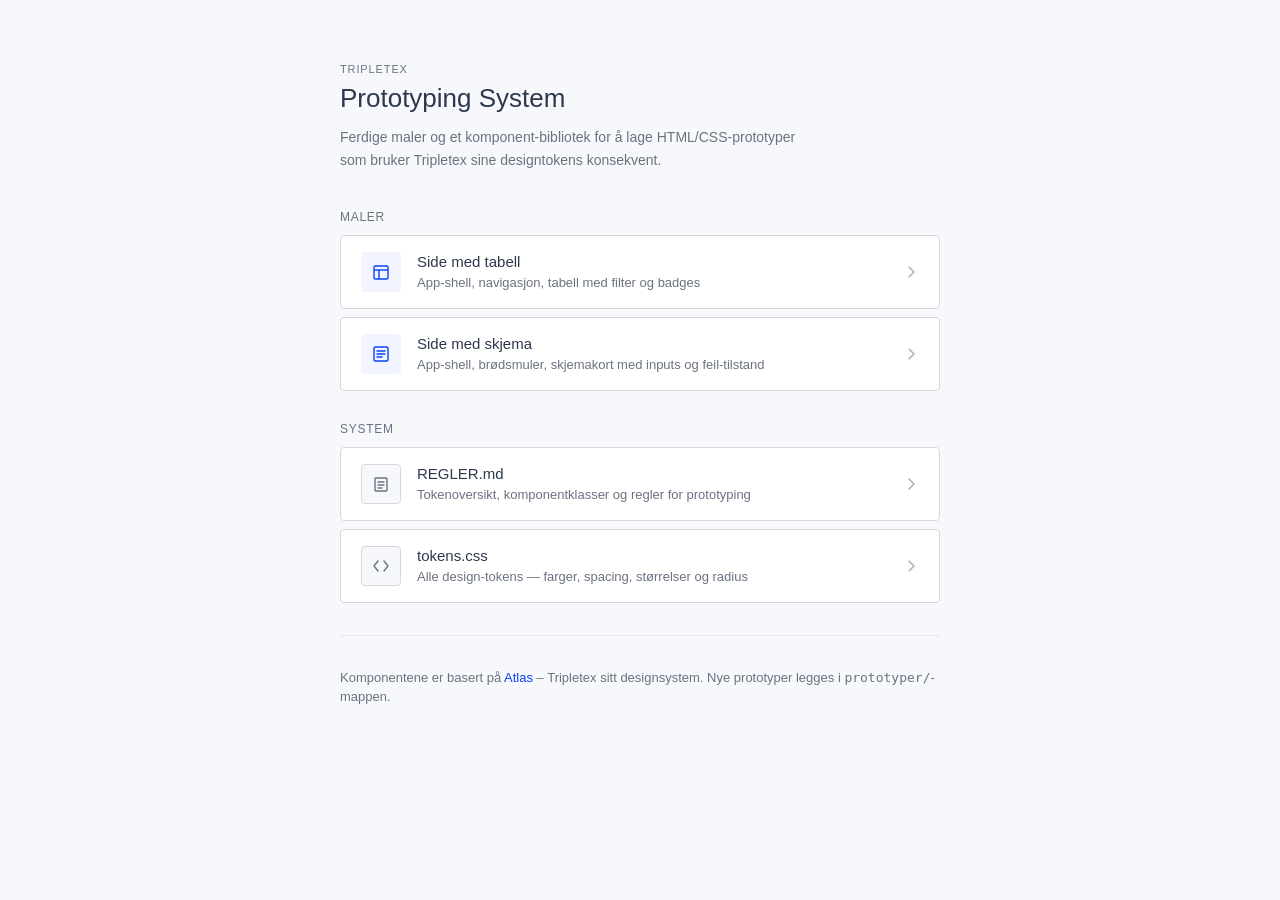
==== index.html @ f2bd5aea "Initial commit – hele tripletex-prototyper-prosjektet Inkluderer designsystem (_system/), maler (_te" ====
<!DOCTYPE html>
<html lang="no">
<head>
  <meta charset="UTF-8">
  <meta name="viewport" content="width=device-width, initial-scale=1.0">
  <title>Tripletex Prototyping System</title>
  <link rel="stylesheet" href="https://cdn.tripletex.no/google-fonts/rubik-400-500-800.css">
  <link rel="stylesheet" href="_system/tokens.css">
  <style>
    *, *::before, *::after { box-sizing: border-box; margin: 0; padding: 0; }

    body {
      font: 14px/1.5 "Rubik", sans-serif;
      color: var(--text-primary);
      background: var(--surface-background);
      min-height: 100vh;
      padding: var(--space-64) var(--space-32);
    }

    .page { width: 100%; max-width: 600px; margin: 0 auto; }

    .header { margin-bottom: var(--space-40); }

    .header-eyebrow {
      font: 500 11px/1 "Rubik", sans-serif;
      letter-spacing: 0.08em;
      text-transform: uppercase;
      color: var(--text-muted);
      margin-bottom: var(--space-8);
    }

    .header-title {
      font: 500 26px/1.2 "Rubik", sans-serif;
      color: var(--text-primary);
      margin-bottom: var(--space-12);
    }

    .header-desc {
      font: 14px/1.6 "Rubik", sans-serif;
      color: var(--text-muted);
      max-width: 480px;
    }

    .section { margin-bottom: var(--space-32); }

    .section-label {
      font: 500 12px/1 "Rubik", sans-serif;
      letter-spacing: 0.06em;
      text-transform: uppercase;
      color: var(--text-muted);
      margin-bottom: var(--space-12);
    }

    .cards { display: flex; flex-direction: column; gap: var(--space-8); }

    .card {
      display: flex;
      align-items: center;
      gap: var(--space-16);
      padding: var(--space-16) var(--space-20);
      background: var(--surface-default);
      border: 1px solid var(--border-muted);
      border-radius: var(--radius-default);
      text-decoration: none;
      color: inherit;
      transition: border-color 0.15s, box-shadow 0.15s;
    }

    .card:hover {
      border-color: var(--border-hover);
      box-shadow: 0 2px 10px rgba(10, 65, 250, 0.07);
    }

    .card-icon {
      width: var(--size-large);
      height: var(--size-large);
      background: var(--surface-info-rest);
      border-radius: var(--radius-default);
      display: flex;
      align-items: center;
      justify-content: center;
      color: var(--text-action);
      flex-shrink: 0;
    }

    .card-icon--system {
      background: var(--surface-background);
      border: 1px solid var(--border-muted);
      color: var(--text-muted);
    }

    .card-body { flex: 1; min-width: 0; }

    .card-title {
      font: 500 15px/1.3 "Rubik", sans-serif;
      color: var(--text-primary);
      margin-bottom: var(--space-2);
    }

    .card-desc {
      font: 13px/1.4 "Rubik", sans-serif;
      color: var(--text-muted);
    }

    .card-arrow { color: var(--border-secondary); flex-shrink: 0; }
    .card:hover .card-arrow { color: var(--text-action); }

    .divider {
      border: none;
      border-top: 1px solid var(--border-faint);
      margin: var(--space-32) 0;
    }

    .footer {
      font: 13px/1.5 "Rubik", sans-serif;
      color: var(--text-muted);
    }

    .footer a {
      color: var(--text-action);
      text-decoration: none;
    }

    .footer a:hover { text-decoration: underline; }
  </style>
</head>
<body>

<div class="page">

  <div class="header">
    <div class="header-eyebrow">Tripletex</div>
    <h1 class="header-title">Prototyping System</h1>
    <p class="header-desc">
      Ferdige maler og et komponent-bibliotek for å lage HTML/CSS-prototyper
      som bruker Tripletex sine designtokens konsekvent.
    </p>
  </div>

  <!-- MALER -->
  <div class="section">
    <div class="section-label">Maler</div>
    <div class="cards">

      <a class="card" href="_templates/side-med-tabell.html" target="_blank" rel="noopener">
        <div class="card-icon">
          <svg width="20" height="20" viewBox="0 0 20 20" fill="none">
            <rect x="3" y="4" width="14" height="13" rx="1.5" stroke="currentColor" stroke-width="1.4"/>
            <path d="M3 8h14" stroke="currentColor" stroke-width="1.4"/>
            <path d="M8 8v9" stroke="currentColor" stroke-width="1.4"/>
          </svg>
        </div>
        <div class="card-body">
          <div class="card-title">Side med tabell</div>
          <div class="card-desc">App-shell, navigasjon, tabell med filter og badges</div>
        </div>
        <svg class="card-arrow" width="16" height="16" viewBox="0 0 16 16" fill="none">
          <path d="M6 3l5 5-5 5" stroke="currentColor" stroke-width="1.5" stroke-linecap="round" stroke-linejoin="round"/>
        </svg>
      </a>

      <a class="card" href="_templates/side-med-skjema.html" target="_blank" rel="noopener">
        <div class="card-icon">
          <svg width="20" height="20" viewBox="0 0 20 20" fill="none">
            <rect x="3" y="3" width="14" height="14" rx="1.5" stroke="currentColor" stroke-width="1.4"/>
            <path d="M6 7h8M6 10h8M6 13h5" stroke="currentColor" stroke-width="1.4" stroke-linecap="round"/>
          </svg>
        </div>
        <div class="card-body">
          <div class="card-title">Side med skjema</div>
          <div class="card-desc">App-shell, brødsmuler, skjemakort med inputs og feil-tilstand</div>
        </div>
        <svg class="card-arrow" width="16" height="16" viewBox="0 0 16 16" fill="none">
          <path d="M6 3l5 5-5 5" stroke="currentColor" stroke-width="1.5" stroke-linecap="round" stroke-linejoin="round"/>
        </svg>
      </a>

    </div>
  </div>

  <!-- SYSTEM -->
  <div class="section">
    <div class="section-label">System</div>
    <div class="cards">

      <a class="card" href="_system/REGLER.md" target="_blank" rel="noopener">
        <div class="card-icon card-icon--system">
          <svg width="20" height="20" viewBox="0 0 20 20" fill="none">
            <path d="M5 4h10a1 1 0 0 1 1 1v11a1 1 0 0 1-1 1H5a1 1 0 0 1-1-1V5a1 1 0 0 1 1-1Z" stroke="currentColor" stroke-width="1.4"/>
            <path d="M7 8h6M7 11h6M7 14h4" stroke="currentColor" stroke-width="1.4" stroke-linecap="round"/>
          </svg>
        </div>
        <div class="card-body">
          <div class="card-title">REGLER.md</div>
          <div class="card-desc">Tokenoversikt, komponentklasser og regler for prototyping</div>
        </div>
        <svg class="card-arrow" width="16" height="16" viewBox="0 0 16 16" fill="none">
          <path d="M6 3l5 5-5 5" stroke="currentColor" stroke-width="1.5" stroke-linecap="round" stroke-linejoin="round"/>
        </svg>
      </a>

      <a class="card" href="_system/tokens.css" target="_blank" rel="noopener">
        <div class="card-icon card-icon--system">
          <svg width="20" height="20" viewBox="0 0 20 20" fill="none">
            <path d="M7 5l-4 5 4 5M13 5l4 5-4 5" stroke="currentColor" stroke-width="1.4" stroke-linecap="round" stroke-linejoin="round"/>
          </svg>
        </div>
        <div class="card-body">
          <div class="card-title">tokens.css</div>
          <div class="card-desc">Alle design-tokens — farger, spacing, størrelser og radius</div>
        </div>
        <svg class="card-arrow" width="16" height="16" viewBox="0 0 16 16" fill="none">
          <path d="M6 3l5 5-5 5" stroke="currentColor" stroke-width="1.5" stroke-linecap="round" stroke-linejoin="round"/>
        </svg>
      </a>

    </div>
  </div>

  <hr class="divider">

  <div class="footer">
    Komponentene er basert på <a href="https://atlas.tripletex.dev" target="_blank" rel="noopener">Atlas</a> – Tripletex sitt designsystem.
    Nye prototyper legges i <code>prototyper/</code>-mappen.
  </div>

</div>

</body>
</html>
---- _system/tokens.css ----
/*
 * ============================================================
 * TRIPLETEX DESIGN TOKENS — for HTML/CSS prototyping
 * ============================================================
 *
 * REGLER FOR CLAUDE:
 * - Bruk ALDRI hex-farger direkte. Bruk alltid tokens fra denne filen.
 * - Bruk ALDRI globale tokens (--global-*) direkte i komponenter.
 *   De globale tokenene finnes kun som referanse for de semantiske.
 * - Bruk semantiske tokens (action-*, surface-*, text-*, border-*)
 *   fordi de beskriver HENSIKT, ikke bare farge.
 * - Bruk spacing-verdier fra --space-* og --size-* for padding/gap/margin.
 * - Ikke finn på egne farger, størrelser eller border-radius-verdier.
 *
 * ============================================================
 */

:root {

  /* ----------------------------------------------------------
   * GLOBALE FARGER
   * Ikke bruk disse direkte i komponenter.
   * De semantiske tokenene nedenfor peker på disse.
   * ---------------------------------------------------------- */

  /* Grå */
  --global-grey-05:  #f4f5f6;
  --global-grey-10:  #e9eaed;
  --global-grey-20:  #d5d7db;
  --global-grey-40:  #abafb7;
  --global-grey-60:  #818794;
  --global-grey-71:  #6b7280;
  --global-grey-80:  #51596a;
  --global-grey-100: #2e384d;
  --global-grey-120: #0f131a;

  /* Blå */
  --global-blue-05:  #f2f5ff;
  --global-blue-10:  #e6ebff;
  --global-blue-20:  #ced9fe;
  --global-blue-40:  #9db3fd;
  --global-blue-60:  #6c8dfc;
  --global-blue-80:  #3b67fb;
  --global-blue-100: #0a41fa;
  --global-blue-120: #0834c7;
  --global-blue-130: #002992;

  /* Grønn */
  --global-green-05:  #f4fbf4;
  --global-green-10:  #eaf7e9;
  --global-green-20:  #d6eed5;
  --global-green-40:  #addeab;
  --global-green-60:  #84cd81;
  --global-green-80:  #5bbc57;
  --global-green-100: #33ac2e;
  --global-green-120: #247820;

  /* Rød */
  --global-red-05:  #fef4f5;
  --global-red-10:  #fdeaec;
  --global-red-20:  #fbd6da;
  --global-red-40:  #f6aeb4;
  --global-red-60:  #f1868f;
  --global-red-80:  #ec5e6a;
  --global-red-100: #e83645;
  --global-red-120: #b52a36;

  /* Gul */
  --global-yellow-05:  #fffcf5;
  --global-yellow-10:  #fff9ea;
  --global-yellow-20:  #fef3d7;
  --global-yellow-40:  #fce6af;
  --global-yellow-60:  #fada87;
  --global-yellow-80:  #f8cd5f;
  --global-yellow-100: #f7c137;
  --global-yellow-120: #c4992c;

  /* Lilla */
  --global-purple-05:  #f9f6ff;
  --global-purple-10:  #f3eeff;
  --global-purple-20:  #e8ddff;
  --global-purple-40:  #d1bbff;
  --global-purple-60:  #ba98ff;
  --global-purple-80:  #a376ff;
  --global-purple-100: #8c54ff;
  --global-purple-120: #7043cc;

  /* Turkis */
  --global-turquoise-05:  #f4fafa;
  --global-turquoise-10:  #e8f5f5;
  --global-turquoise-20:  #d4ebeb;
  --global-turquoise-40:  #abd6d6;
  --global-turquoise-60:  #80c1c2;
  --global-turquoise-80:  #57adae;
  --global-turquoise-100: #30999b;
  --global-turquoise-120: #206768;

  /* Misc */
  --global-misc-white:      #ffffff;
  --global-misc-background: #f7f8fc;
  --global-misc-contrast:   #010a59;
  --global-misc-avatar:     #d8d2e9;


  /* ----------------------------------------------------------
   * SEMANTISKE FARGER — BRUK DISSE I KOMPONENTER
   * ---------------------------------------------------------- */

  /* Knapper og handlinger
   * primary  = blå fyllt knapp (hovedhandling)
   * secondary = lys blå knapp (sekundær handling)
   * tertiary  = gjennomsiktig knapp (ghost/tekst-knapp)
   * neutral   = grå bakgrunn, hover blir blå (tabellrader, listelement)
   */
  --action-primary-rest:    var(--global-blue-100);
  --action-primary-hover:   var(--global-blue-120);
  --action-primary-active:  var(--global-blue-130);

  --action-secondary-rest:   var(--global-blue-10);
  --action-secondary-hover:  var(--global-blue-20);
  --action-secondary-active: var(--global-blue-40);

  --action-tertiary-rest:    transparent;
  --action-tertiary-hover:   var(--global-blue-20);
  --action-tertiary-active:  var(--global-blue-40);

  --action-neutral-rest:    var(--global-misc-background);
  --action-neutral-hover:   var(--global-blue-20);
  --action-neutral-active:  var(--global-blue-40);

  /* Bakgrunner (surfaces)
   * background = ytterbakgrunn på siden (#f7f8fc, lys blågrå)
   * default    = hvit bakgrunn, f.eks. kort, panel, modal
   * nav        = sidemenyens bakgrunn (turkis-20)
   * disabled   = grå bakgrunn for deaktivert element
   */
  --surface-background: var(--global-misc-background);
  --surface-default:    var(--global-misc-white);
  --surface-nav:        var(--global-turquoise-20);
  --surface-assistant:  var(--global-turquoise-10); /* #e8f5f5 — Assistent-knapp i topbar */
  --surface-avatar:     var(--global-misc-avatar);  /* #d8d2e9 — Bakgrunn for avatar/initialer */
  --surface-disabled:   var(--global-grey-10);
  --surface-footer:     var(--global-misc-contrast);
  --surface-tooltip:    var(--global-grey-100);
  --surface-modal:      rgba(46, 56, 77, 0.5); /* overlay bak modal */

  /* Status-bakgrunner
   * Bruk -rest som bakgrunn, -highlight som sterkere bakgrunn,
   * -active som fyllt badge/ikon-bakgrunn
   */
  --surface-info-rest:       var(--global-blue-05);
  --surface-info-hover:      var(--global-blue-10);
  --surface-info-highlight:  var(--global-blue-20);
  --surface-info-active:     var(--global-blue-100);

  --surface-success-rest:      var(--global-green-05);
  --surface-success-hover:     var(--global-green-10);
  --surface-success-highlight: var(--global-green-20);
  --surface-success-active:    var(--global-green-100);

  --surface-warning-rest:      var(--global-yellow-05);
  --surface-warning-hover:     var(--global-yellow-10);
  --surface-warning-highlight: var(--global-yellow-20);
  --surface-warning-active:    var(--global-yellow-100);

  --surface-error-rest:      var(--global-red-05);
  --surface-error-hover:     var(--global-red-10);
  --surface-error-highlight: var(--global-red-20);
  --surface-error-active:    var(--global-red-100);

  --surface-automation-rest:      var(--global-purple-05);
  --surface-automation-hover:     var(--global-purple-10);
  --surface-automation-highlight: var(--global-purple-20);
  --surface-automation-active:    var(--global-purple-120);

  /* Tekst
   * primary     = standard brødtekst og overskrifter
   * muted       = sekundær tekst, hjelpetekst, metadata
   * placeholder = plassholdertekst i inputs
   * disabled    = tekst på deaktivert element
   * on-action   = tekst OPPÅ farget knapp (alltid hvit)
   * link        = klikkbare lenker
   * action      = blå tekst som indikerer handling (ikke understreket lenke)
   * active      = blå tekst i aktiv/valgt tilstand
   * footer-*    = tekst i mørk footer
   */
  --text-primary:      var(--global-grey-100);
  --text-muted:        var(--global-grey-71);
  --text-placeholder:  var(--global-grey-40);
  --text-disabled:     var(--global-grey-80);
  --text-on-action:    var(--global-misc-white);
  --text-link:         var(--global-blue-100);
  --text-action:       var(--global-blue-100);
  --text-active:       var(--global-blue-100);
  --text-footer-primary:   var(--global-blue-05);
  --text-footer-link:      var(--global-blue-40);

  /* Kanter (borders)
   * faint    = nesten usynlig skillelinje (f.eks. mellom tabellrader)
   * muted    = lett synlig kant (f.eks. rundt kort)
   * primary  = tydelig kant (f.eks. rundt input i hvile)
   * secondary = alternativ tydelig kant
   * disabled = kant på deaktivert element
   * focus    = blå kant når input er i fokus
   * hover    = kant ved hover
   * active   = kant på valgt/aktivt element
   * highlight = blå uthevingskant
   * underline = svak blå understrek (f.eks. lenker)
   * error/warning/success/info/automation = statuskanter
   */
  --border-faint:     var(--global-grey-10);
  --border-muted:     var(--global-grey-20);
  --border-primary:   var(--global-grey-60);
  --border-secondary: var(--global-grey-40);
  --border-disabled:  var(--global-grey-40);
  --border-focus:     var(--global-blue-60);
  --border-hover:     var(--global-blue-40);
  --border-active:    var(--global-blue-100);
  --border-highlight: var(--global-blue-40);
  --border-underline: var(--global-blue-10);

  --border-info:            var(--global-blue-60);
  --border-info-hover:      var(--global-blue-40);
  --border-info-focus:      var(--global-blue-120);

  --border-success:         var(--global-green-80);
  --border-success-hover:   var(--global-green-40);
  --border-success-focus:   var(--global-green-120);

  --border-warning:         var(--global-yellow-100);
  --border-warning-hover:   var(--global-yellow-40);
  --border-warning-focus:   var(--global-yellow-120);

  --border-error:           var(--global-red-80);
  --border-error-hover:     var(--global-red-40);
  --border-error-focus:     var(--global-red-120);

  --border-automation:       var(--global-purple-80);
  --border-automation-hover: var(--global-purple-40);
  --border-automation-focus: var(--global-purple-120);

  /* Nøytral aktiv-tilstand (f.eks. valgt rad uten blå farge) */
  --surface-neutral-active: var(--global-grey-40);


  /* ----------------------------------------------------------
   * BORDER RADIUS
   * ---------------------------------------------------------- */

  --radius-default: 4px;       /* Bruk på nesten alt: knapper, inputs, kort */
  --radius-full:    9999px;    /* Pille-form: tags, badges, toggle */
  --radius-none:    0px;       /* Ingen avrunding */
  --radius-mobile:  16px;      /* Bunn-sheet og kort på mobil */


  /* ----------------------------------------------------------
   * SPACING OG STØRRELSER
   * Bruk disse for padding, gap og margin — ikke skriv px-verdier direkte.
   * ---------------------------------------------------------- */

  /* Basis spacing-skala */
  --space-0:  0px;
  --space-2:  2px;
  --space-4:  4px;
  --space-8:  8px;
  --space-12: 12px;
  --space-16: 16px;
  --space-20: 20px;
  --space-24: 24px;
  --space-32: 32px;
  --space-40: 40px;
  --space-48: 48px;
  --space-64: 64px;

  /* Container-padding
   * default = standard innvendig padding i sider og paneler
   * table   = tettere padding i tabellcontainere
   * modal   = romsligere padding i modaler
   */
  --container-padding-default: var(--space-24);
  --container-padding-table:   var(--space-12);
  --container-padding-modal:   var(--space-32);

  /* Element-høyder (bruk på inputs, knapper, select etc.)
   * tiny   = 20px  — svært kompakt, sjelden brukt
   * small  = 24px  — kompakt, f.eks. tags
   * medium = 32px  — standard liten knapp / input
   * large  = 40px  — standard stor knapp / input
   * xl     = 48px  — fremtredende knapp eller søkefelt
   * xxl    = 64px  — hero-knapp eller stor header-komponent
   */
  --size-tiny:   20px;
  --size-small:  24px;
  --size-medium: 32px;
  --size-large:  40px;
  --size-xl:     48px;
  --size-xxl:    64px;

  /* Ikonstørrelser */
  --icon-small:  20px;
  --icon-medium: 24px;
  --icon-large:  48px;


  /* ----------------------------------------------------------
   * TABELLSTØRRELSER
   * Tre varianter: compact, standard, detailed
   *
   * compact  = tett tabell, mye data på liten plass
   * standard = standard tabell (bruk denne som default)
   * detailed = romslig tabell med god lesbarhet
   *
   * Bruk ved å sette klassen .table-compact, .table-standard
   * eller .table-detailed på <table>-elementet.
   * ---------------------------------------------------------- */

  --table-row-padding:    8px;   /* standard */
  --table-inner-padding-x: 24px;
  --table-inner-padding-y: 16px;
}

/* Kompakt tabell */
.table-compact {
  --table-row-padding:     0px;
  --table-inner-padding-x: 16px;
  --table-inner-padding-y: 16px;
}

/* Standard tabell (default) */
.table-standard {
  --table-row-padding:     8px;
  --table-inner-padding-x: 24px;
  --table-inner-padding-y: 16px;
}

/* Detaljert / romslig tabell */
.table-detailed {
  --table-row-padding:     12px;
  --table-inner-padding-x: 24px;
  --table-inner-padding-y: 20px;
}
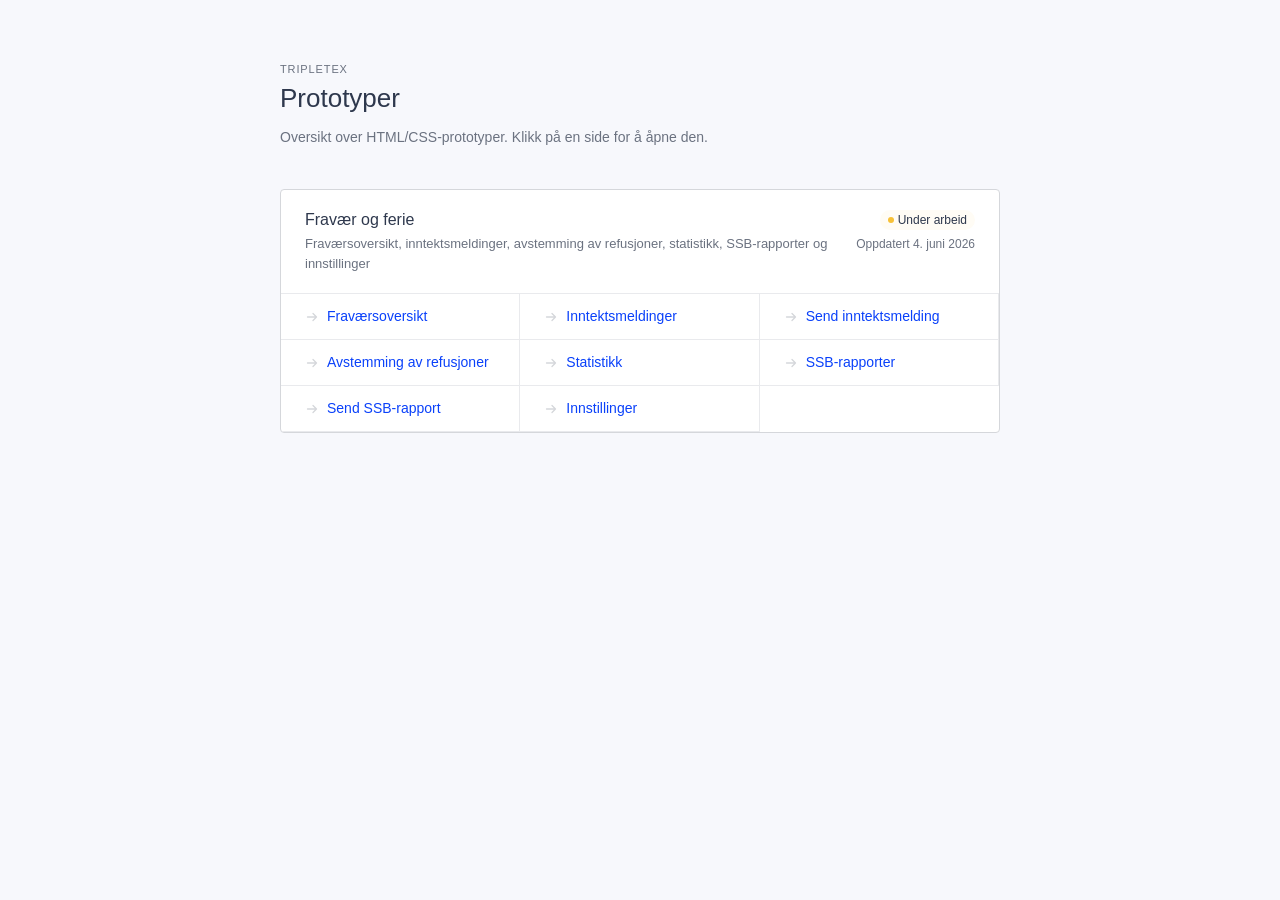
==== commit 4050040c: "Omskriv dashboard til prototype-oversikt Viser prototyper med status-badge, dato og lenker til alle " ====
--- a/index.html
+++ b/index.html
@@ -3,7 +3,7 @@
 <head>
   <meta charset="UTF-8">
   <meta name="viewport" content="width=device-width, initial-scale=1.0">
-  <title>Tripletex Prototyping System</title>
+  <title>Prototyper – Tripletex</title>
   <link rel="stylesheet" href="https://cdn.tripletex.no/google-fonts/rubik-400-500-800.css">
   <link rel="stylesheet" href="_system/tokens.css">
   <style>
@@ -17,7 +17,7 @@
       padding: var(--space-64) var(--space-32);
     }
 
-    .page { width: 100%; max-width: 600px; margin: 0 auto; }
+    .page { width: 100%; max-width: 720px; margin: 0 auto; }
 
     .header { margin-bottom: var(--space-40); }
 
@@ -38,90 +38,117 @@
     .header-desc {
       font: 14px/1.6 "Rubik", sans-serif;
       color: var(--text-muted);
-      max-width: 480px;
-    }
-
-    .section { margin-bottom: var(--space-32); }
-
-    .section-label {
-      font: 500 12px/1 "Rubik", sans-serif;
-      letter-spacing: 0.06em;
-      text-transform: uppercase;
-      color: var(--text-muted);
-      margin-bottom: var(--space-12);
-    }
-
-    .cards { display: flex; flex-direction: column; gap: var(--space-8); }
-
-    .card {
-      display: flex;
-      align-items: center;
-      gap: var(--space-16);
-      padding: var(--space-16) var(--space-20);
+    }
+
+    /* Prototype-kort */
+    .proto-card {
       background: var(--surface-default);
       border: 1px solid var(--border-muted);
       border-radius: var(--radius-default);
-      text-decoration: none;
-      color: inherit;
-      transition: border-color 0.15s, box-shadow 0.15s;
-    }
-
-    .card:hover {
-      border-color: var(--border-hover);
-      box-shadow: 0 2px 10px rgba(10, 65, 250, 0.07);
-    }
-
-    .card-icon {
-      width: var(--size-large);
-      height: var(--size-large);
-      background: var(--surface-info-rest);
-      border-radius: var(--radius-default);
+      margin-bottom: var(--space-16);
+      overflow: hidden;
+    }
+
+    .proto-card-header {
+      display: flex;
+      align-items: flex-start;
+      justify-content: space-between;
+      gap: var(--space-16);
+      padding: var(--space-20) var(--space-24);
+      border-bottom: 1px solid var(--border-faint);
+    }
+
+    .proto-card-title {
+      font: 500 16px/1.3 "Rubik", sans-serif;
+      color: var(--text-primary);
+      margin-bottom: var(--space-4);
+    }
+
+    .proto-card-desc {
+      font: 13px/1.5 "Rubik", sans-serif;
+      color: var(--text-muted);
+    }
+
+    .proto-card-meta {
+      display: flex;
+      flex-direction: column;
+      align-items: flex-end;
+      gap: var(--space-8);
+      flex-shrink: 0;
+    }
+
+    .status-badge {
+      display: inline-flex;
+      align-items: center;
+      gap: var(--space-4);
+      font: 12px/1 "Rubik", sans-serif;
+      padding: var(--space-4) var(--space-8);
+      border-radius: var(--radius-full);
+    }
+
+    .status-badge::before {
+      content: "";
+      width: 6px;
+      height: 6px;
+      border-radius: 50%;
+      flex-shrink: 0;
+    }
+
+    .status-badge--active {
+      background: var(--surface-success-rest);
+      color: var(--text-primary);
+    }
+    .status-badge--active::before { background: var(--surface-success-active); }
+
+    .status-badge--wip {
+      background: var(--surface-warning-rest);
+      color: var(--text-primary);
+    }
+    .status-badge--wip::before { background: var(--surface-warning-active); }
+
+    .status-badge--planned {
+      background: var(--surface-background);
+      border: 1px solid var(--border-muted);
+      color: var(--text-muted);
+    }
+    .status-badge--planned::before { background: var(--border-muted); }
+
+    .proto-date {
+      font: 12px/1 "Rubik", sans-serif;
+      color: var(--text-muted);
+    }
+
+    /* Sideliste */
+    .proto-pages {
+      display: grid;
+      grid-template-columns: repeat(auto-fill, minmax(200px, 1fr));
+    }
+
+    .proto-page-link {
       display: flex;
       align-items: center;
-      justify-content: center;
+      gap: var(--space-8);
+      padding: var(--space-12) var(--space-24);
+      text-decoration: none;
       color: var(--text-action);
+      font-size: 14px;
+      border-right: 1px solid var(--border-faint);
+      border-bottom: 1px solid var(--border-faint);
+      transition: background 0.1s;
+    }
+
+    .proto-page-link:hover {
+      background: var(--surface-info-rest);
+    }
+
+    .proto-page-link svg {
       flex-shrink: 0;
-    }
-
-    .card-icon--system {
-      background: var(--surface-background);
-      border: 1px solid var(--border-muted);
-      color: var(--text-muted);
-    }
-
-    .card-body { flex: 1; min-width: 0; }
-
-    .card-title {
-      font: 500 15px/1.3 "Rubik", sans-serif;
-      color: var(--text-primary);
-      margin-bottom: var(--space-2);
-    }
-
-    .card-desc {
-      font: 13px/1.4 "Rubik", sans-serif;
-      color: var(--text-muted);
-    }
-
-    .card-arrow { color: var(--border-secondary); flex-shrink: 0; }
-    .card:hover .card-arrow { color: var(--text-action); }
-
-    .divider {
-      border: none;
-      border-top: 1px solid var(--border-faint);
-      margin: var(--space-32) 0;
-    }
-
-    .footer {
-      font: 13px/1.5 "Rubik", sans-serif;
-      color: var(--text-muted);
-    }
-
-    .footer a {
+      color: var(--border-muted);
+    }
+
+    .proto-page-link:hover svg {
       color: var(--text-action);
-      text-decoration: none;
-    }
-
-    .footer a:hover { text-decoration: underline; }
+    }
   </style>
 </head>
 <body>
@@ -130,100 +157,58 @@
 
   <div class="header">
     <div class="header-eyebrow">Tripletex</div>
-    <h1 class="header-title">Prototyping System</h1>
-    <p class="header-desc">
-      Ferdige maler og et komponent-bibliotek for å lage HTML/CSS-prototyper
-      som bruker Tripletex sine designtokens konsekvent.
-    </p>
+    <h1 class="header-title">Prototyper</h1>
+    <p class="header-desc">Oversikt over HTML/CSS-prototyper. Klikk på en side for å åpne den.</p>
   </div>
 
-  <!-- MALER -->
-  <div class="section">
-    <div class="section-label">Maler</div>
-    <div class="cards">
-
-      <a class="card" href="_templates/side-med-tabell.html" target="_blank" rel="noopener">
-        <div class="card-icon">
-          <svg width="20" height="20" viewBox="0 0 20 20" fill="none">
-            <rect x="3" y="4" width="14" height="13" rx="1.5" stroke="currentColor" stroke-width="1.4"/>
-            <path d="M3 8h14" stroke="currentColor" stroke-width="1.4"/>
-            <path d="M8 8v9" stroke="currentColor" stroke-width="1.4"/>
-          </svg>
-        </div>
-        <div class="card-body">
-          <div class="card-title">Side med tabell</div>
-          <div class="card-desc">App-shell, navigasjon, tabell med filter og badges</div>
-        </div>
-        <svg class="card-arrow" width="16" height="16" viewBox="0 0 16 16" fill="none">
-          <path d="M6 3l5 5-5 5" stroke="currentColor" stroke-width="1.5" stroke-linecap="round" stroke-linejoin="round"/>
-        </svg>
-      </a>
-
-      <a class="card" href="_templates/side-med-skjema.html" target="_blank" rel="noopener">
-        <div class="card-icon">
-          <svg width="20" height="20" viewBox="0 0 20 20" fill="none">
-            <rect x="3" y="3" width="14" height="14" rx="1.5" stroke="currentColor" stroke-width="1.4"/>
-            <path d="M6 7h8M6 10h8M6 13h5" stroke="currentColor" stroke-width="1.4" stroke-linecap="round"/>
-          </svg>
-        </div>
-        <div class="card-body">
-          <div class="card-title">Side med skjema</div>
-          <div class="card-desc">App-shell, brødsmuler, skjemakort med inputs og feil-tilstand</div>
-        </div>
-        <svg class="card-arrow" width="16" height="16" viewBox="0 0 16 16" fill="none">
-          <path d="M6 3l5 5-5 5" stroke="currentColor" stroke-width="1.5" stroke-linecap="round" stroke-linejoin="round"/>
-        </svg>
-      </a>
-
+  <!-- Absence v1 -->
+  <div class="proto-card">
+    <div class="proto-card-header">
+      <div>
+        <div class="proto-card-title">Fravær og ferie</div>
+        <div class="proto-card-desc">Fraværsoversikt, inntektsmeldinger, avstemming av refusjoner, statistikk, SSB-rapporter og innstillinger</div>
+      </div>
+      <div class="proto-card-meta">
+        <span class="status-badge status-badge--wip">Under arbeid</span>
+        <span class="proto-date">Oppdatert 4. juni 2026</span>
+      </div>
+    </div>
+    <div class="proto-pages">
+      <a class="proto-page-link" href="prototyper/absence-v1/fravaersoversikt.html" target="_blank">
+        <svg width="14" height="14" viewBox="0 0 14 14" fill="none"><path d="M2.5 7h9M8 3.5L11.5 7 8 10.5" stroke="currentColor" stroke-width="1.3" stroke-linecap="round" stroke-linejoin="round"/></svg>
+        Fraværsoversikt
+      </a>
+      <a class="proto-page-link" href="prototyper/absence-v1/inntektsmeldinger.html" target="_blank">
+        <svg width="14" height="14" viewBox="0 0 14 14" fill="none"><path d="M2.5 7h9M8 3.5L11.5 7 8 10.5" stroke="currentColor" stroke-width="1.3" stroke-linecap="round" stroke-linejoin="round"/></svg>
+        Inntektsmeldinger
+      </a>
+      <a class="proto-page-link" href="prototyper/absence-v1/inntektsmeldinger-skjema.html" target="_blank">
+        <svg width="14" height="14" viewBox="0 0 14 14" fill="none"><path d="M2.5 7h9M8 3.5L11.5 7 8 10.5" stroke="currentColor" stroke-width="1.3" stroke-linecap="round" stroke-linejoin="round"/></svg>
+        Send inntektsmelding
+      </a>
+      <a class="proto-page-link" href="prototyper/absence-v1/avstemming-refusjoner.html" target="_blank">
+        <svg width="14" height="14" viewBox="0 0 14 14" fill="none"><path d="M2.5 7h9M8 3.5L11.5 7 8 10.5" stroke="currentColor" stroke-width="1.3" stroke-linecap="round" stroke-linejoin="round"/></svg>
+        Avstemming av refusjoner
+      </a>
+      <a class="proto-page-link" href="prototyper/absence-v1/statistikk.html" target="_blank">
+        <svg width="14" height="14" viewBox="0 0 14 14" fill="none"><path d="M2.5 7h9M8 3.5L11.5 7 8 10.5" stroke="currentColor" stroke-width="1.3" stroke-linecap="round" stroke-linejoin="round"/></svg>
+        Statistikk
+      </a>
+      <a class="proto-page-link" href="prototyper/absence-v1/ssb-rapporter.html" target="_blank">
+        <svg width="14" height="14" viewBox="0 0 14 14" fill="none"><path d="M2.5 7h9M8 3.5L11.5 7 8 10.5" stroke="currentColor" stroke-width="1.3" stroke-linecap="round" stroke-linejoin="round"/></svg>
+        SSB-rapporter
+      </a>
+      <a class="proto-page-link" href="prototyper/absence-v1/ssb-rapporter-send.html" target="_blank">
+        <svg width="14" height="14" viewBox="0 0 14 14" fill="none"><path d="M2.5 7h9M8 3.5L11.5 7 8 10.5" stroke="currentColor" stroke-width="1.3" stroke-linecap="round" stroke-linejoin="round"/></svg>
+        Send SSB-rapport
+      </a>
+      <a class="proto-page-link" href="prototyper/absence-v1/innstillinger.html" target="_blank">
+        <svg width="14" height="14" viewBox="0 0 14 14" fill="none"><path d="M2.5 7h9M8 3.5L11.5 7 8 10.5" stroke="currentColor" stroke-width="1.3" stroke-linecap="round" stroke-linejoin="round"/></svg>
+        Innstillinger
+      </a>
     </div>
   </div>
 
-  <!-- SYSTEM -->
-  <div class="section">
-    <div class="section-label">System</div>
-    <div class="cards">
-
-      <a class="card" href="_system/REGLER.md" target="_blank" rel="noopener">
-        <div class="card-icon card-icon--system">
-          <svg width="20" height="20" viewBox="0 0 20 20" fill="none">
-            <path d="M5 4h10a1 1 0 0 1 1 1v11a1 1 0 0 1-1 1H5a1 1 0 0 1-1-1V5a1 1 0 0 1 1-1Z" stroke="currentColor" stroke-width="1.4"/>
-            <path d="M7 8h6M7 11h6M7 14h4" stroke="currentColor" stroke-width="1.4" stroke-linecap="round"/>
-          </svg>
-        </div>
-        <div class="card-body">
-          <div class="card-title">REGLER.md</div>
-          <div class="card-desc">Tokenoversikt, komponentklasser og regler for prototyping</div>
-        </div>
-        <svg class="card-arrow" width="16" height="16" viewBox="0 0 16 16" fill="none">
-          <path d="M6 3l5 5-5 5" stroke="currentColor" stroke-width="1.5" stroke-linecap="round" stroke-linejoin="round"/>
-        </svg>
-      </a>
-
-      <a class="card" href="_system/tokens.css" target="_blank" rel="noopener">
-        <div class="card-icon card-icon--system">
-          <svg width="20" height="20" viewBox="0 0 20 20" fill="none">
-            <path d="M7 5l-4 5 4 5M13 5l4 5-4 5" stroke="currentColor" stroke-width="1.4" stroke-linecap="round" stroke-linejoin="round"/>
-          </svg>
-        </div>
-        <div class="card-body">
-          <div class="card-title">tokens.css</div>
-          <div class="card-desc">Alle design-tokens — farger, spacing, størrelser og radius</div>
-        </div>
-        <svg class="card-arrow" width="16" height="16" viewBox="0 0 16 16" fill="none">
-          <path d="M6 3l5 5-5 5" stroke="currentColor" stroke-width="1.5" stroke-linecap="round" stroke-linejoin="round"/>
-        </svg>
-      </a>
-
-    </div>
-  </div>
-
-  <hr class="divider">
-
-  <div class="footer">
-    Komponentene er basert på <a href="https://atlas.tripletex.dev" target="_blank" rel="noopener">Atlas</a> – Tripletex sitt designsystem.
-    Nye prototyper legges i <code>prototyper/</code>-mappen.
-  </div>
-
 </div>
 
 </body>
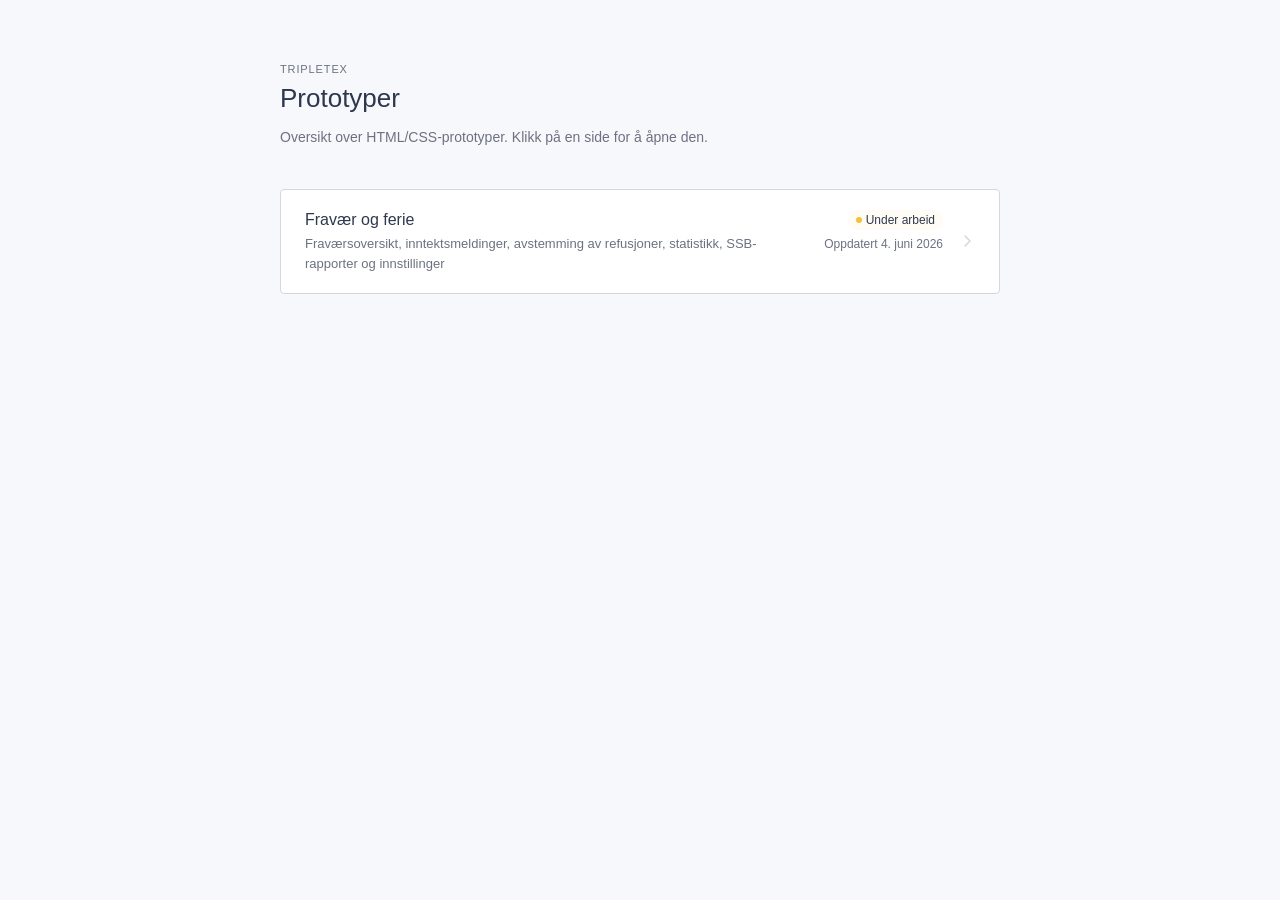
==== commit 056aedfb: "Forenkle dashboard-kort til én klikkbar lenke Fjerner sidelistegrid. Hvert kort lenker direkte til s" ====
--- a/index.html
+++ b/index.html
@@ -42,11 +42,22 @@
 
     /* Prototype-kort */
     .proto-card {
+      display: flex;
+      align-items: center;
+      gap: var(--space-16);
       background: var(--surface-default);
       border: 1px solid var(--border-muted);
       border-radius: var(--radius-default);
       margin-bottom: var(--space-16);
-      overflow: hidden;
+      padding: var(--space-20) var(--space-24);
+      text-decoration: none;
+      color: inherit;
+      transition: border-color 0.15s, box-shadow 0.15s;
+    }
+
+    .proto-card:hover {
+      border-color: var(--border-hover);
+      box-shadow: 0 2px 10px rgba(10, 65, 250, 0.07);
     }
 
     .proto-card-header {
@@ -54,8 +65,8 @@
       align-items: flex-start;
       justify-content: space-between;
       gap: var(--space-16);
-      padding: var(--space-20) var(--space-24);
-      border-bottom: 1px solid var(--border-faint);
+      flex: 1;
+      min-width: 0;
     }
 
     .proto-card-title {
@@ -118,35 +129,13 @@
       color: var(--text-muted);
     }
 
-    /* Sideliste */
-    .proto-pages {
-      display: grid;
-      grid-template-columns: repeat(auto-fill, minmax(200px, 1fr));
+    .proto-card-arrow {
+      color: var(--border-muted);
+      flex-shrink: 0;
+      transition: color 0.15s;
     }
 
-    .proto-page-link {
-      display: flex;
-      align-items: center;
-      gap: var(--space-8);
-      padding: var(--space-12) var(--space-24);
-      text-decoration: none;
-      color: var(--text-action);
-      font-size: 14px;
-      border-right: 1px solid var(--border-faint);
-      border-bottom: 1px solid var(--border-faint);
-      transition: background 0.1s;
-    }
-
-    .proto-page-link:hover {
-      background: var(--surface-info-rest);
-    }
-
-    .proto-page-link svg {
-      flex-shrink: 0;
-      color: var(--border-muted);
-    }
-
-    .proto-page-link:hover svg {
+    .proto-card:hover .proto-card-arrow {
       color: var(--text-action);
     }
   </style>
@@ -162,7 +151,7 @@
   </div>
 
   <!-- Absence v1 -->
-  <div class="proto-card">
+  <a class="proto-card" href="prototyper/absence-v1/fravaersoversikt.html" target="_blank">
     <div class="proto-card-header">
       <div>
         <div class="proto-card-title">Fravær og ferie</div>
@@ -173,41 +162,10 @@
         <span class="proto-date">Oppdatert 4. juni 2026</span>
       </div>
     </div>
-    <div class="proto-pages">
-      <a class="proto-page-link" href="prototyper/absence-v1/fravaersoversikt.html" target="_blank">
-        <svg width="14" height="14" viewBox="0 0 14 14" fill="none"><path d="M2.5 7h9M8 3.5L11.5 7 8 10.5" stroke="currentColor" stroke-width="1.3" stroke-linecap="round" stroke-linejoin="round"/></svg>
-        Fraværsoversikt
-      </a>
-      <a class="proto-page-link" href="prototyper/absence-v1/inntektsmeldinger.html" target="_blank">
-        <svg width="14" height="14" viewBox="0 0 14 14" fill="none"><path d="M2.5 7h9M8 3.5L11.5 7 8 10.5" stroke="currentColor" stroke-width="1.3" stroke-linecap="round" stroke-linejoin="round"/></svg>
-        Inntektsmeldinger
-      </a>
-      <a class="proto-page-link" href="prototyper/absence-v1/inntektsmeldinger-skjema.html" target="_blank">
-        <svg width="14" height="14" viewBox="0 0 14 14" fill="none"><path d="M2.5 7h9M8 3.5L11.5 7 8 10.5" stroke="currentColor" stroke-width="1.3" stroke-linecap="round" stroke-linejoin="round"/></svg>
-        Send inntektsmelding
-      </a>
-      <a class="proto-page-link" href="prototyper/absence-v1/avstemming-refusjoner.html" target="_blank">
-        <svg width="14" height="14" viewBox="0 0 14 14" fill="none"><path d="M2.5 7h9M8 3.5L11.5 7 8 10.5" stroke="currentColor" stroke-width="1.3" stroke-linecap="round" stroke-linejoin="round"/></svg>
-        Avstemming av refusjoner
-      </a>
-      <a class="proto-page-link" href="prototyper/absence-v1/statistikk.html" target="_blank">
-        <svg width="14" height="14" viewBox="0 0 14 14" fill="none"><path d="M2.5 7h9M8 3.5L11.5 7 8 10.5" stroke="currentColor" stroke-width="1.3" stroke-linecap="round" stroke-linejoin="round"/></svg>
-        Statistikk
-      </a>
-      <a class="proto-page-link" href="prototyper/absence-v1/ssb-rapporter.html" target="_blank">
-        <svg width="14" height="14" viewBox="0 0 14 14" fill="none"><path d="M2.5 7h9M8 3.5L11.5 7 8 10.5" stroke="currentColor" stroke-width="1.3" stroke-linecap="round" stroke-linejoin="round"/></svg>
-        SSB-rapporter
-      </a>
-      <a class="proto-page-link" href="prototyper/absence-v1/ssb-rapporter-send.html" target="_blank">
-        <svg width="14" height="14" viewBox="0 0 14 14" fill="none"><path d="M2.5 7h9M8 3.5L11.5 7 8 10.5" stroke="currentColor" stroke-width="1.3" stroke-linecap="round" stroke-linejoin="round"/></svg>
-        Send SSB-rapport
-      </a>
-      <a class="proto-page-link" href="prototyper/absence-v1/innstillinger.html" target="_blank">
-        <svg width="14" height="14" viewBox="0 0 14 14" fill="none"><path d="M2.5 7h9M8 3.5L11.5 7 8 10.5" stroke="currentColor" stroke-width="1.3" stroke-linecap="round" stroke-linejoin="round"/></svg>
-        Innstillinger
-      </a>
-    </div>
-  </div>
+    <svg class="proto-card-arrow" width="16" height="16" viewBox="0 0 16 16" fill="none">
+      <path d="M6 3l5 5-5 5" stroke="currentColor" stroke-width="1.5" stroke-linecap="round" stroke-linejoin="round"/>
+    </svg>
+  </a>
 
 </div>
 
